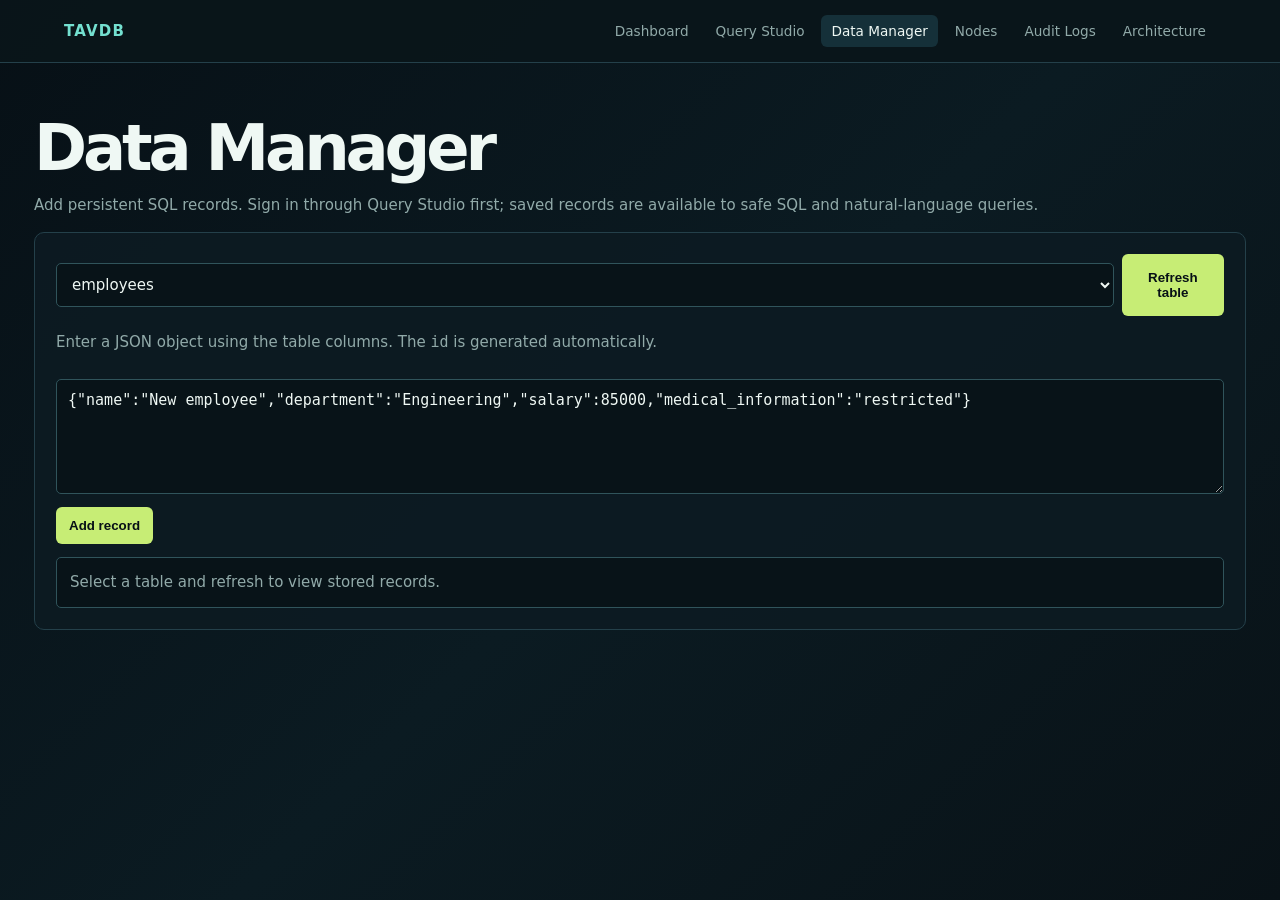
==== dashboard/data.html @ 4e30f99b "Persist managed data through trust-aware queries" ====
<!doctype html><html lang="en"><head><meta charset="utf-8"><meta name="viewport" content="width=device-width,initial-scale=1"><title>TAVDB | Data Manager</title><link rel="stylesheet" href="/dashboard/site.css"></head><body><nav><b>TAVDB</b><a href="/dashboard/">Dashboard</a><a href="/dashboard/queries.html">Query Studio</a><a class="active" href="/dashboard/data.html">Data Manager</a><a href="/dashboard/nodes.html">Nodes</a><a href="/dashboard/audit.html">Audit Logs</a><a href="/dashboard/architecture.html">Architecture</a></nav><main><h1>Data Manager</h1><p class="muted">Add persistent SQL records. Sign in through Query Studio first; saved records are available to safe SQL and natural-language queries.</p><section class="panel"><div class="row"><select id="table"><option>employees</option><option>customers</option><option>products</option><option>orders</option><option>students</option><option>patients</option></select><button onclick="loadData()">Refresh table</button></div><p class="muted">Enter a JSON object using the table columns. The <code>id</code> is generated automatically.</p><textarea id="values">{"name":"New employee","department":"Engineering","salary":85000,"medical_information":"restricted"}</textarea><button onclick="addRecord()">Add record</button><div id="out" class="result muted">Select a table and refresh to view stored records.</div></section></main><script src="/dashboard/site.js"></script><script>const examples={employees:{name:'New employee',department:'Engineering',salary:85000,medical_information:'restricted'},customers:{name:'New customer',city:'Delhi',email:'customer@example.test',phone:'9000000000'},products:{name:'New product',category:'General',price:1000,supplier_cost:700},orders:{customer_name:'New customer',product_name:'New product',status:'Processing',total:1000},students:{name:'New student',course:'Computer Science',marks:80,guardian_contact:'9000000000'},patients:{name:'Patient',department:'General',diagnosis:'restricted',medical_information:'restricted'}};table.onchange=()=>{values.value=JSON.stringify(examples[table.value]);loadData()};async function loadData(){try{let d=await api('/data/'+table.value);out.innerHTML='<pre>'+JSON.stringify(d,null,2)+'</pre>'}catch(e){out.textContent=e.message}}async function addRecord(){try{let d=await api('/data/'+table.value,{method:'POST',headers:{'Content-Type':'application/json'},body:JSON.stringify({values:JSON.parse(values.value)})});out.innerHTML='<b class="ok">Saved record '+d.id+'</b><pre>'+JSON.stringify(d,null,2)+'</pre>';loadData()}catch(e){out.textContent=e.message}}</script></body></html>
---- dashboard/site.css ----
:root{--bg:#071016;--panel:#0d1b22;--line:#24404a;--ink:#eff8f4;--muted:#91aaa9;--cyan:#74e0d0;--lime:#c7ed75;--amber:#f2bf68;--red:#ff7e7e;--mono:ui-monospace,SFMono-Regular,Consolas,monospace}*{box-sizing:border-box}body{margin:0;min-height:100vh;background:linear-gradient(135deg,#071016,#0b1b22 52%,#091217);color:var(--ink);font:15px system-ui,sans-serif}nav{display:flex;align-items:center;gap:7px;padding:15px max(5%,24px);border-bottom:1px solid var(--line);background:#09151ae8}nav b{margin-right:auto;letter-spacing:.08em;color:var(--cyan)}nav a{color:var(--muted);padding:8px 10px;border-radius:6px;text-decoration:none;font-size:.85rem}.active,nav a:hover{background:#153039;color:var(--ink)}main{max-width:1320px;margin:auto;padding:28px 34px 48px}.topline{display:flex;justify-content:space-between;align-items:center;gap:16px;color:var(--lime);font:500 .72rem var(--mono);letter-spacing:.08em}.dot{display:inline-block;width:8px;height:8px;margin-right:8px;border-radius:50%;background:var(--lime);box-shadow:0 0 16px var(--lime)}h1{font-size:clamp(2.25rem,5vw,4.6rem);line-height:.97;letter-spacing:-.065em;max-width:820px;margin:26px 0 12px}h1 span{color:var(--cyan)}.muted,.sub{color:var(--muted);line-height:1.55}.intro{display:flex;justify-content:space-between;gap:30px;align-items:end;margin:25px 0}.intro p{max-width:390px;margin:0}.section-label{color:var(--cyan);font:500 .68rem var(--mono);letter-spacing:.14em;text-transform:uppercase;margin-bottom:12px}.cards{display:grid;grid-template-columns:repeat(4,1fr);gap:10px;margin:25px 0}.cards>div,.panel{background:rgba(13,27,34,.92);border:1px solid var(--line);border-radius:10px}.cards>div{min-height:104px;padding:18px;color:var(--muted);font-size:.75rem;text-transform:uppercase;letter-spacing:.09em}.cards strong{display:block;margin-top:12px;color:var(--ink);font-size:1.28rem;letter-spacing:0;text-transform:none}.ok{color:var(--lime)!important}.warn{color:var(--amber)!important}.bad{color:var(--red)!important}.panel{padding:21px}.architecture{margin:18px 0}.flow{display:grid;grid-template-columns:1fr 28px 1.2fr 28px 1fr;gap:10px;align-items:center}.flow-box{min-height:145px;padding:18px;border:1px solid #30545b;border-radius:8px;background:linear-gradient(160deg,#112b32,#0c1a21)}.flow-box h3{margin:0 0 11px;font:600 .82rem var(--mono);letter-spacing:.07em}.flow-box p{margin:0;color:var(--muted);line-height:1.55;font-size:.84rem}.flow-box.focus{border-color:#397f7b}.arrow{text-align:center;color:var(--cyan);font-size:1.5rem}.steps{display:flex;flex-wrap:wrap;gap:7px}.step,.pill{display:inline-block;padding:5px 7px;border-radius:5px;font:500 .67rem var(--mono);letter-spacing:.04em}.step{border:1px solid #30545b;color:var(--cyan)}.lower{display:grid;grid-template-columns:1.05fr 1fr;gap:18px}.node-grid{display:grid;grid-template-columns:repeat(3,1fr);gap:9px;margin-top:14px}.node-card{padding:14px;background:#0a161b;border:1px solid var(--line);border-radius:7px}.node-card.unavailable{border-color:#864a4a;background:#1d1114}.node-card h3{font:500 .78rem var(--mono);margin:0}.node-card p{margin:12px 0 0;font-size:.76rem;color:var(--muted);line-height:1.55}.pill{background:#183327;color:var(--lime)}.pill.unavailable,.pill.deny{background:#422022;color:var(--red)}.pill.rewrite{background:#49391d;color:var(--amber)}.activity{max-height:255px;overflow:auto;margin-top:13px}.event{display:flex;gap:10px;padding:10px 0;border-bottom:1px solid #183039;font-size:.79rem}.event time{color:#608486;font:500 .68rem var(--mono);white-space:nowrap}.actions{display:flex;gap:9px;flex-wrap:wrap;margin-top:15px}button{border:0;border-radius:6px;padding:11px 13px;background:var(--lime);color:#071016;font-weight:700;cursor:pointer}button.alt{background:var(--cyan)}a.button{background:#142f35;color:var(--cyan);padding:11px 13px;border:1px solid #30545b;border-radius:6px;text-decoration:none;font-weight:700}input,textarea,select{padding:11px;border-radius:5px;border:1px solid #30545b;background:#081318;color:var(--ink);font:inherit}textarea,select{width:100%;margin:9px 0}textarea{height:115px;font-family:var(--mono)}.row{display:flex;gap:8px}.row input{flex:1}table{width:100%;border-collapse:collapse}td,th{padding:10px;text-align:left;border-bottom:1px solid #25404a}th{font-size:11px;letter-spacing:1px;color:var(--muted)}pre{white-space:pre-wrap}.result{margin-top:13px;padding:13px;background:#081318;border:1px solid #30545b;border-radius:5px}@media(max-width:900px){main{padding:24px 18px}.cards{grid-template-columns:repeat(2,1fr)}.lower{grid-template-columns:1fr}.flow{grid-template-columns:1fr}.arrow{transform:rotate(90deg)}.flow-box{min-height:0}}@media(max-width:620px){nav{flex-wrap:wrap}.cards,.node-grid{grid-template-columns:1fr}.intro{display:block}.intro p{margin-top:16px}}
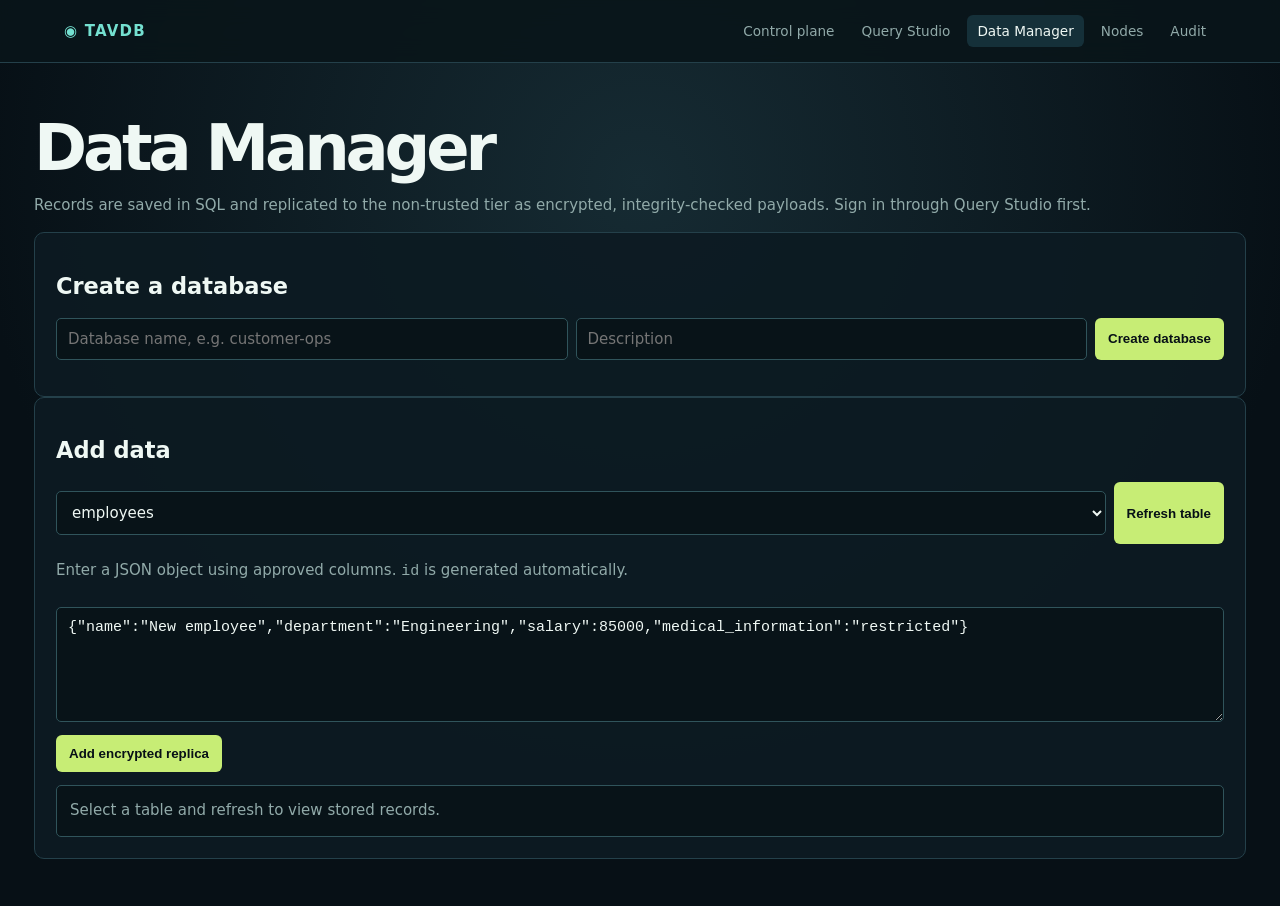
==== commit 4cee7ee5: "Add encrypted non-trusted replicas and network UI" ====
--- a/dashboard/data.html
+++ b/dashboard/data.html
@@ -1 +1 @@
-<!doctype html><html lang="en"><head><meta charset="utf-8"><meta name="viewport" content="width=device-width,initial-scale=1"><title>TAVDB | Data Manager</title><link rel="stylesheet" href="/dashboard/site.css"></head><body><nav><b>TAVDB</b><a href="/dashboard/">Dashboard</a><a href="/dashboard/queries.html">Query Studio</a><a class="active" href="/dashboard/data.html">Data Manager</a><a href="/dashboard/nodes.html">Nodes</a><a href="/dashboard/audit.html">Audit Logs</a><a href="/dashboard/architecture.html">Architecture</a></nav><main><h1>Data Manager</h1><p class="muted">Add persistent SQL records. Sign in through Query Studio first; saved records are available to safe SQL and natural-language queries.</p><section class="panel"><div class="row"><select id="table"><option>employees</option><option>customers</option><option>products</option><option>orders</option><option>students</option><option>patients</option></select><button onclick="loadData()">Refresh table</button></div><p class="muted">Enter a JSON object using the table columns. The <code>id</code> is generated automatically.</p><textarea id="values">{"name":"New employee","department":"Engineering","salary":85000,"medical_information":"restricted"}</textarea><button onclick="addRecord()">Add record</button><div id="out" class="result muted">Select a table and refresh to view stored records.</div></section></main><script src="/dashboard/site.js"></script><script>const examples={employees:{name:'New employee',department:'Engineering',salary:85000,medical_information:'restricted'},customers:{name:'New customer',city:'Delhi',email:'customer@example.test',phone:'9000000000'},products:{name:'New product',category:'General',price:1000,supplier_cost:700},orders:{customer_name:'New customer',product_name:'New product',status:'Processing',total:1000},students:{name:'New student',course:'Computer Science',marks:80,guardian_contact:'9000000000'},patients:{name:'Patient',department:'General',diagnosis:'restricted',medical_information:'restricted'}};table.onchange=()=>{values.value=JSON.stringify(examples[table.value]);loadData()};async function loadData(){try{let d=await api('/data/'+table.value);out.innerHTML='<pre>'+JSON.stringify(d,null,2)+'</pre>'}catch(e){out.textContent=e.message}}async function addRecord(){try{let d=await api('/data/'+table.value,{method:'POST',headers:{'Content-Type':'application/json'},body:JSON.stringify({values:JSON.parse(values.value)})});out.innerHTML='<b class="ok">Saved record '+d.id+'</b><pre>'+JSON.stringify(d,null,2)+'</pre>';loadData()}catch(e){out.textContent=e.message}}</script></body></html>
+<!doctype html><html lang="en"><head><meta charset="utf-8"><meta name="viewport" content="width=device-width,initial-scale=1"><title>TAVDB | Data Manager</title><link rel="stylesheet" href="/dashboard/site.css"></head><body><nav><b>◉ TAVDB</b><a href="/dashboard/">Control plane</a><a href="/dashboard/queries.html">Query Studio</a><a class="active" href="/dashboard/data.html">Data Manager</a><a href="/dashboard/nodes.html">Nodes</a><a href="/dashboard/audit.html">Audit</a></nav><main><h1>Data Manager</h1><p class="muted">Records are saved in SQL and replicated to the non-trusted tier as encrypted, integrity-checked payloads. Sign in through Query Studio first.</p><section class="panel" id="database"><h2>Create a database</h2><div class="row"><input id="dbName" placeholder="Database name, e.g. customer-ops"><input id="dbDescription" placeholder="Description"><button onclick="createDatabase()">Create database</button></div><p id="dbOut" class="muted"></p></section><section class="panel"><h2>Add data</h2><div class="row"><select id="table"><option>employees</option><option>customers</option><option>products</option><option>orders</option><option>students</option><option>patients</option></select><button onclick="loadData()">Refresh table</button></div><p class="muted">Enter a JSON object using approved columns. <code>id</code> is generated automatically.</p><textarea id="values">{"name":"New employee","department":"Engineering","salary":85000,"medical_information":"restricted"}</textarea><button onclick="addRecord()">Add encrypted replica</button><div id="out" class="result muted">Select a table and refresh to view stored records.</div></section></main><script src="/dashboard/site.js"></script><script>const examples={employees:{name:'New employee',department:'Engineering',salary:85000,medical_information:'restricted'},customers:{name:'New customer',city:'Delhi',email:'customer@example.test',phone:'9000000000'},products:{name:'New product',category:'General',price:1000,supplier_cost:700},orders:{customer_name:'New customer',product_name:'New product',status:'Processing',total:1000},students:{name:'New student',course:'Computer Science',marks:80,guardian_contact:'9000000000'},patients:{name:'Patient',department:'General',diagnosis:'restricted',medical_information:'restricted'}};table.onchange=()=>{values.value=JSON.stringify(examples[table.value]);loadData()};async function loadData(){try{let d=await api('/data/'+table.value);out.innerHTML='<pre>'+JSON.stringify(d,null,2)+'</pre>'}catch(e){out.textContent=e.message}}async function addRecord(){try{let d=await api('/data/'+table.value,{method:'POST',headers:{'Content-Type':'application/json'},body:JSON.stringify({values:JSON.parse(values.value)})});out.innerHTML='<b class="ok">Stored on '+d.storage_node+'</b><p class="muted">'+d.storage_state+'</p><pre>'+JSON.stringify(d,null,2)+'</pre>';loadData()}catch(e){out.textContent=e.message}}async function createDatabase(){try{let d=await api('/databases',{method:'POST',headers:{'Content-Type':'application/json'},body:JSON.stringify({name:dbName.value,description:dbDescription.value})});dbOut.innerHTML='<b class="ok">Created '+d.name+'</b>'}catch(e){dbOut.textContent=e.message}}</script></body></html>
--- a/dashboard/site.css
+++ b/dashboard/site.css
@@ -1 +1 @@
-:root{--bg:#071016;--panel:#0d1b22;--line:#24404a;--ink:#eff8f4;--muted:#91aaa9;--cyan:#74e0d0;--lime:#c7ed75;--amber:#f2bf68;--red:#ff7e7e;--mono:ui-monospace,SFMono-Regular,Consolas,monospace}*{box-sizing:border-box}body{margin:0;min-height:100vh;background:linear-gradient(135deg,#071016,#0b1b22 52%,#091217);color:var(--ink);font:15px system-ui,sans-serif}nav{display:flex;align-items:center;gap:7px;padding:15px max(5%,24px);border-bottom:1px solid var(--line);background:#09151ae8}nav b{margin-right:auto;letter-spacing:.08em;color:var(--cyan)}nav a{color:var(--muted);padding:8px 10px;border-radius:6px;text-decoration:none;font-size:.85rem}.active,nav a:hover{background:#153039;color:var(--ink)}main{max-width:1320px;margin:auto;padding:28px 34px 48px}.topline{display:flex;justify-content:space-between;align-items:center;gap:16px;color:var(--lime);font:500 .72rem var(--mono);letter-spacing:.08em}.dot{display:inline-block;width:8px;height:8px;margin-right:8px;border-radius:50%;background:var(--lime);box-shadow:0 0 16px var(--lime)}h1{font-size:clamp(2.25rem,5vw,4.6rem);line-height:.97;letter-spacing:-.065em;max-width:820px;margin:26px 0 12px}h1 span{color:var(--cyan)}.muted,.sub{color:var(--muted);line-height:1.55}.intro{display:flex;justify-content:space-between;gap:30px;align-items:end;margin:25px 0}.intro p{max-width:390px;margin:0}.section-label{color:var(--cyan);font:500 .68rem var(--mono);letter-spacing:.14em;text-transform:uppercase;margin-bottom:12px}.cards{display:grid;grid-template-columns:repeat(4,1fr);gap:10px;margin:25px 0}.cards>div,.panel{background:rgba(13,27,34,.92);border:1px solid var(--line);border-radius:10px}.cards>div{min-height:104px;padding:18px;color:var(--muted);font-size:.75rem;text-transform:uppercase;letter-spacing:.09em}.cards strong{display:block;margin-top:12px;color:var(--ink);font-size:1.28rem;letter-spacing:0;text-transform:none}.ok{color:var(--lime)!important}.warn{color:var(--amber)!important}.bad{color:var(--red)!important}.panel{padding:21px}.architecture{margin:18px 0}.flow{display:grid;grid-template-columns:1fr 28px 1.2fr 28px 1fr;gap:10px;align-items:center}.flow-box{min-height:145px;padding:18px;border:1px solid #30545b;border-radius:8px;background:linear-gradient(160deg,#112b32,#0c1a21)}.flow-box h3{margin:0 0 11px;font:600 .82rem var(--mono);letter-spacing:.07em}.flow-box p{margin:0;color:var(--muted);line-height:1.55;font-size:.84rem}.flow-box.focus{border-color:#397f7b}.arrow{text-align:center;color:var(--cyan);font-size:1.5rem}.steps{display:flex;flex-wrap:wrap;gap:7px}.step,.pill{display:inline-block;padding:5px 7px;border-radius:5px;font:500 .67rem var(--mono);letter-spacing:.04em}.step{border:1px solid #30545b;color:var(--cyan)}.lower{display:grid;grid-template-columns:1.05fr 1fr;gap:18px}.node-grid{display:grid;grid-template-columns:repeat(3,1fr);gap:9px;margin-top:14px}.node-card{padding:14px;background:#0a161b;border:1px solid var(--line);border-radius:7px}.node-card.unavailable{border-color:#864a4a;background:#1d1114}.node-card h3{font:500 .78rem var(--mono);margin:0}.node-card p{margin:12px 0 0;font-size:.76rem;color:var(--muted);line-height:1.55}.pill{background:#183327;color:var(--lime)}.pill.unavailable,.pill.deny{background:#422022;color:var(--red)}.pill.rewrite{background:#49391d;color:var(--amber)}.activity{max-height:255px;overflow:auto;margin-top:13px}.event{display:flex;gap:10px;padding:10px 0;border-bottom:1px solid #183039;font-size:.79rem}.event time{color:#608486;font:500 .68rem var(--mono);white-space:nowrap}.actions{display:flex;gap:9px;flex-wrap:wrap;margin-top:15px}button{border:0;border-radius:6px;padding:11px 13px;background:var(--lime);color:#071016;font-weight:700;cursor:pointer}button.alt{background:var(--cyan)}a.button{background:#142f35;color:var(--cyan);padding:11px 13px;border:1px solid #30545b;border-radius:6px;text-decoration:none;font-weight:700}input,textarea,select{padding:11px;border-radius:5px;border:1px solid #30545b;background:#081318;color:var(--ink);font:inherit}textarea,select{width:100%;margin:9px 0}textarea{height:115px;font-family:var(--mono)}.row{display:flex;gap:8px}.row input{flex:1}table{width:100%;border-collapse:collapse}td,th{padding:10px;text-align:left;border-bottom:1px solid #25404a}th{font-size:11px;letter-spacing:1px;color:var(--muted)}pre{white-space:pre-wrap}.result{margin-top:13px;padding:13px;background:#081318;border:1px solid #30545b;border-radius:5px}@media(max-width:900px){main{padding:24px 18px}.cards{grid-template-columns:repeat(2,1fr)}.lower{grid-template-columns:1fr}.flow{grid-template-columns:1fr}.arrow{transform:rotate(90deg)}.flow-box{min-height:0}}@media(max-width:620px){nav{flex-wrap:wrap}.cards,.node-grid{grid-template-columns:1fr}.intro{display:block}.intro p{margin-top:16px}}
+:root{--bg:#071016;--panel:#0d1b22;--line:#24404a;--ink:#eff8f4;--muted:#91aaa9;--cyan:#74e0d0;--lime:#c7ed75;--amber:#f2bf68;--red:#ff7e7e;--mono:ui-monospace,SFMono-Regular,Consolas,monospace}*{box-sizing:border-box}body{margin:0;min-height:100vh;background:radial-gradient(circle at 50% 20%,#162b33,#071016 68%);color:var(--ink);font:15px system-ui,sans-serif}nav{position:relative;z-index:3;display:flex;align-items:center;gap:7px;padding:15px max(5%,24px);border-bottom:1px solid var(--line);background:#09151ae8;backdrop-filter:blur(12px)}nav b{margin-right:auto;letter-spacing:.08em;color:var(--cyan)}nav a{color:var(--muted);padding:8px 10px;border-radius:6px;text-decoration:none;font-size:.85rem}.active,nav a:hover{background:#153039;color:var(--ink)}main{position:relative;z-index:1;max-width:1320px;margin:auto;padding:28px 34px 48px}h1{font-size:clamp(2.25rem,5vw,4.6rem);line-height:.97;letter-spacing:-.065em;max-width:820px;margin:26px 0 12px}h1 span{color:var(--cyan)}.muted,.sub{color:var(--muted);line-height:1.55}.panel{padding:21px;background:rgba(13,27,34,.92);border:1px solid var(--line);border-radius:10px}.ok{color:var(--lime)!important}.warn{color:var(--amber)!important}.bad{color:var(--red)!important}.row{display:flex;gap:8px}.row input,.row select{flex:1}button,.primary{border:0;border-radius:6px;padding:11px 13px;background:var(--lime);color:#071016;font-weight:800;cursor:pointer;text-decoration:none}a.button,.secondary{background:#142f35;color:var(--cyan);padding:11px 13px;border:1px solid #30545b;border-radius:6px;text-decoration:none;font-weight:700}input,textarea,select{padding:11px;border-radius:5px;border:1px solid #30545b;background:#081318;color:var(--ink);font:inherit}textarea,select{width:100%;margin:9px 0}textarea{height:115px;font-family:var(--mono)}table{width:100%;border-collapse:collapse}td,th{padding:10px;text-align:left;border-bottom:1px solid #25404a}th{font-size:11px;letter-spacing:1px;color:var(--muted)}pre{white-space:pre-wrap}.result{margin-top:13px;padding:13px;background:#081318;border:1px solid #30545b;border-radius:5px}.pill{display:inline-block;padding:5px 7px;border-radius:5px;background:#183327;color:var(--lime);font:500 .67rem var(--mono)}.pill.unavailable,.pill.deny{background:#422022;color:var(--red)}.pill.rewrite{background:#49391d;color:var(--amber)}.landing{overflow:hidden}.landing #network{position:fixed;inset:0;width:100%;height:100%;opacity:.85}.hero{min-height:calc(100vh - 58px);display:flex;align-items:center;flex-direction:column;text-align:center;padding-top:clamp(28px,7vh,80px)}.eyebrow{font:600 .7rem var(--mono);letter-spacing:.22em;color:#c7ed75;margin:0}.orb{width:150px;height:150px;border:11px solid #f6f8f6;border-radius:50%;margin:22px 0 10px;display:grid;place-items:center;box-shadow:0 0 0 12px rgba(238,255,253,.13),0 30px 65px rgba(0,0,0,.4);transform:perspective(500px) rotateX(11deg) rotateZ(-7deg)}.disk{font-size:64px;color:#092127;text-shadow:2px 5px 0 #c7ed75}.hero h1{font-family:Impact,Arial Black,sans-serif;font-size:clamp(4.4rem,13vw,10rem);margin:0;letter-spacing:.02em;line-height:.83;text-shadow:0 20px 35px #000}.hero h1 span{display:block;color:#eaf8f5;font-size:.34em;letter-spacing:.35em;margin-left:.35em}.tagline{text-transform:uppercase;letter-spacing:.34em;font-size:clamp(.7rem,1.7vw,1rem);font-weight:700;margin:23px 0}.command{display:flex;align-items:stretch;width:min(720px,94vw);border:2px solid #d8e4e1;border-radius:8px;background:#091419cc;box-shadow:0 14px 35px #0007;text-align:left}.command code{flex:1;padding:18px;font-size:clamp(.7rem,1.5vw,1rem);color:#e5f3ef}.command a{display:grid;place-items:center;background:#f3f5f3;color:#071016;padding:0 20px;text-decoration:none;font-weight:900}.hero-actions{display:flex;gap:10px;margin:18px}.primary,.secondary{padding:13px 18px;letter-spacing:.05em}.promise{font-weight:800;letter-spacing:.18em;color:#f5f7f4;margin:14px 0 28px}.trust-strip{display:grid;grid-template-columns:repeat(3,1fr);width:min(760px,94vw);border-top:1px solid #557176;border-bottom:1px solid #557176;background:#091419aa}.trust-strip div{padding:14px;border-right:1px solid #385256}.trust-strip div:last-child{border:0}.trust-strip b,.trust-strip span{display:block}.trust-strip b{font:700 .82rem var(--mono);color:var(--cyan)}.trust-strip span{font-size:.72rem;color:var(--muted);margin-top:5px}@media(max-width:700px){nav{flex-wrap:wrap}nav b{width:100%}main{padding:22px 16px}.row{flex-direction:column}.command{flex-direction:column}.command a{padding:15px}.trust-strip{grid-template-columns:1fr}.trust-strip div{border-right:0;border-bottom:1px solid #385256}.hero h1{font-size:5rem}}
